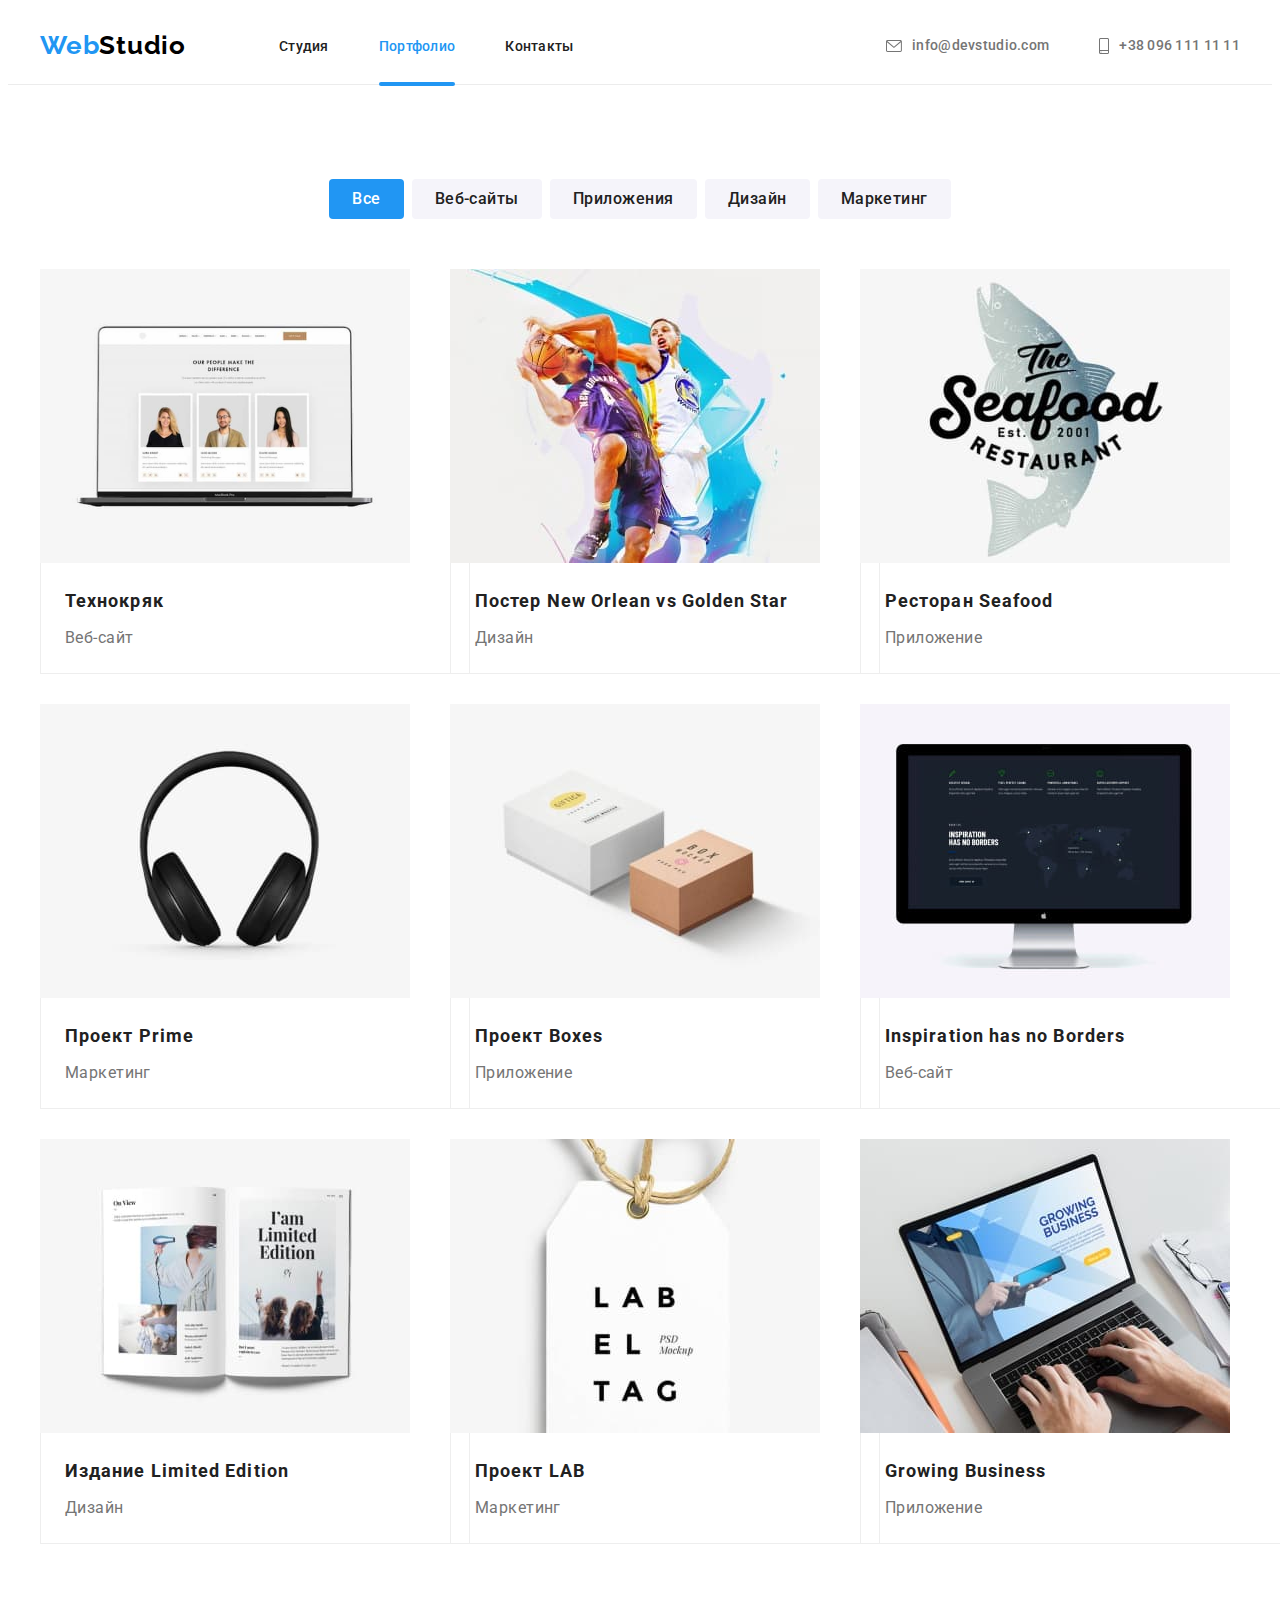
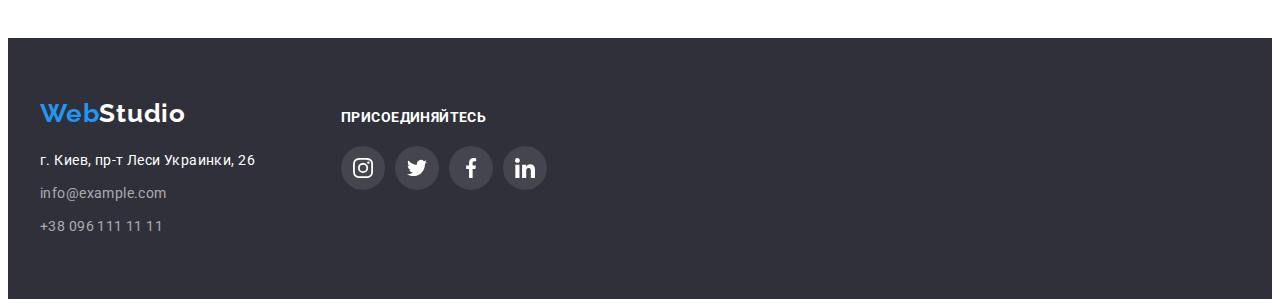
==== portfolio.html @ 09a85b2d "Transfers files from goit-markup-hw-05" ====
<!DOCTYPE html>
<html lang="ru">

<head>
  <meta charset="UTF-8" />
  <meta http-equiv="X-UA-Compatible" content="IE=edge" />
  <meta name="viewport" content="width=device-width, initial-scale=1.0" />
  <title>Portfolio</title>
  <link rel="preconnect" href="https://fonts.googleapis.com" />
  <link rel="preconnect" href="https://fonts.gstatic.com" crossorigin />
  <link href="https://fonts.googleapis.com/css2?family=Raleway:wght@700&family=Roboto:wght@400;500;700;900&display=swap"
    rel="stylesheet" />
  <link rel="stylesheet" href="https://cdnjs.cloudflare.com/ajax/libs/modern-normalize/1.1.0/modern-normalize.min.css"
    integrity="sha512-wpPYUAdjBVSE4KJnH1VR1HeZfpl1ub8YT/NKx4PuQ5NmX2tKuGu6U/JRp5y+Y8XG2tV+wKQpNHVUX03MfMFn9Q=="
    crossorigin="anonymous" referrerpolicy="no-referrer" />
  <link rel="stylesheet" href="./css/styles.css" />
</head>

<body class="body">
  <!-- Хедер -->
  <header class="header">
    <div class="container">
      <!-- Головна навігація -->
      <nav class="header-nav">
        <!-- Лого + Лінк "Головна сторінка" -->
        <a lang="en" href="./index.html" class="logo"><span class="logo-web">Web</span>Studio</a>

        <!-- Навігація -->
        <ul class="site-nav list">
          <li class="item"><a href="./index.html" class="link">Студия</a></li>
          <li class="item"><a href="./portfolio.html" class="link current">Портфолио</a></li>
          <li class="item"><a href="" class="link">Контакты</a></li>
        </ul>
      </nav>

      <!-- Контакти -->
      <ul class="contacts-nav list">
        <li class="item">
          <a href="mailto:info@devstudio.com" class="link header-mail">
            <svg class="icon">
              <use href="./images/sprite.svg#icon-envelope"></use>
            </svg>info@devstudio.com
          </a>
        </li>
        <li class="item">
          <a href="tel:+380961111111" class="link">
            <svg class="icon smartphone">
              <use href="./images/sprite.svg#icon-smartphone"></use>
            </svg>+38 096 111 11 11
          </a>
        </li>
      </ul>
    </div>
  </header>

  <!-- Мейн -->
  <main>
    <section class="section">
      <div class="container">
        <h1 class="visually-hidden">Примеры</h1>

        <!-- Фільтр -->
        <ul class="list filter">
          <li class="filter-item">
            <button type="button" class="filter-button current active">Все</button>
          </li>
          <li class="filter-item">
            <button type="button" class="filter-button active">Веб-сайты</button>
          </li>
          <li class="filter-item">
            <button type="button" class="filter-button active">Приложения</button>
          </li>
          <li class="filter-item">
            <button type="button" class="filter-button active">Дизайн</button>
          </li>
          <li class="filter-item">
            <button type="button" class="filter-button active">Маркетинг</button>
          </li>
        </ul>

        <!-- Картки робіт -->
        <ul class="list works">
          <li class="works-item">
            <a href="#" class="link">
              <div class="work-thumb">
                <img src="./images/img-port-1.jpg" alt="Ноутбук с открытой страницей сайта" width="370" />
                <div class="worck-overlay">
                  <p class="text-overlay">
                    Ресурс предлагает комплексные предложения с разным уровнем функционала и
                    сервисов. Все это позволит посетителю получить исчерпывающие сведения о
                    компании или частном лице.
                  </p>
                </div>
              </div>
              <div class="works-card-bottom">
                <h2 class="works-title">Технокряк</h2>
                <p class="works-text">Веб-сайт</p>
              </div>
            </a>
          </li>
          <li class="works-item">
            <a href="#" class="link">
              <div class="work-thumb">
                <img src="./images/img-port-2.jpg" alt="Два баскетболиста соревнуются за мяч" width="370" />
                <div class="worck-overlay">
                  <p class="text-overlay">
                    Ресурс предлагает комплексные предложения с разным уровнем функционала и
                    сервисов. Все это позволит посетителю получить исчерпывающие сведения о
                    компании или частном лице.
                  </p>
                </div>
              </div>
              <div class="works-card-bottom">
                <h2 class="works-title">
                  Постер <span lang="en"> New Orlean vs Golden Star </span>
                </h2>
                <p class="works-text">Дизайн</p>
              </div>
            </a>
          </li>
          <li class="works-item">
            <a href="#" class="link">
              <div class="work-thumb">
                <img src="./images/img-port-3.jpg" alt="Логотип ресторана" width="370" />
                <div class="worck-overlay">
                  <p class="text-overlay">
                    Ресурс предлагает комплексные предложения с разным уровнем функционала и
                    сервисов. Все это позволит посетителю получить исчерпывающие сведения о
                    компании или частном лице.
                  </p>
                </div>
              </div>
              <div class="works-card-bottom">
                <h2 class="works-title">Ресторан <span lang="en"> Seafood </span></h2>
                <p class="works-text">Приложение</p>
              </div>
            </a>
          </li>
          <li class="works-item">
            <a href="#" class="link">
              <div class="work-thumb">
                <img src="./images/img-port-4.jpg" alt="Наушники полноразмерные" width="370" />
                <div class="worck-overlay">
                  <p class="text-overlay">
                    Ресурс предлагает комплексные предложения с разным уровнем функционала и
                    сервисов. Все это позволит посетителю получить исчерпывающие сведения о
                    компании или частном лице.
                  </p>
                </div>
              </div>

              <div class="works-card-bottom">
                <h2 class="works-title">Проект <span lang="en"> Prime </span></h2>
                <p class="works-text">Маркетинг</p>
              </div>
            </a>
          </li>
          <li class="works-item">
            <a href="#" class="link">
              <div class="work-thumb">
                <img src="./images/img-port-5.jpg" alt="Две коробки" width="370" />
                <div class="worck-overlay">
                  <p class="text-overlay">
                    Ресурс предлагает комплексные предложения с разным уровнем функционала и
                    сервисов. Все это позволит посетителю получить исчерпывающие сведения о
                    компании или частном лице.
                  </p>
                </div>
              </div>

              <div class="works-card-bottom">
                <h2 class="works-title">Проект <span lang="en"> Boxes </span></h2>
                <p class="works-text">Приложение</p>
              </div>
            </a>
          </li>
          <li class="works-item">
            <a href="#" class="link">
              <div class="work-thumb">
                <img src="./images/img-port-6.jpg" alt="На мониторе выведена карта мира" width="370" />
                <div class="worck-overlay">
                  <p class="text-overlay">
                    Ресурс предлагает комплексные предложения с разным уровнем функционала и
                    сервисов. Все это позволит посетителю получить исчерпывающие сведения о
                    компании или частном лице.
                  </p>
                </div>
              </div>
              <div class="works-card-bottom">
                <h2 class="works-title" lang="en">Inspiration has no Borders</h2>
                <p class="works-text">Веб-сайт</p>
              </div>
            </a>
          </li>
          <li class="works-item">
            <a href="#" class="link">
              <div class="work-thumb">
                <img src="./images/img-port-7.jpg" alt="Открытый журнал" width="370" />
                <div class="worck-overlay">
                  <p class="text-overlay">
                    Ресурс предлагает комплексные предложения с разным уровнем функционала и
                    сервисов. Все это позволит посетителю получить исчерпывающие сведения о
                    компании или частном лице.
                  </p>
                </div>
              </div>
              <div class="works-card-bottom">
                <h2 class="works-title">Издание <span lang="en"> Limited Edition </span></h2>
                <p class="works-text">Дизайн</p>
              </div>
            </a>
          </li>
          <li class="works-item">
            <a href="#" class="link">
              <div class="work-thumb">
                <img src="./images/img-port-8.jpg" alt="Бирка с названием проекта" width="370" />
                <div class="worck-overlay">
                  <p class="text-overlay">
                    Ресурс предлагает комплексные предложения с разным уровнем функционала и
                    сервисов. Все это позволит посетителю получить исчерпывающие сведения о
                    компании или частном лице.
                  </p>
                </div>
              </div>

              <div class="works-card-bottom">
                <h2 class="works-title">Проект <span lang="en"> LAB </span></h2>
                <p class="works-text">Маркетинг</p>
              </div>
            </a>
          </li>
          <li class="works-item">
            <a href="#" class="link">
              <div class="work-thumb">
                <img src="./images/img-port-9.jpg" alt="Ноутбук с открытым приложением" width="370" />
                <div class="worck-overlay">
                  <p class="text-overlay">
                    Ресурс предлагает комплексные предложения с разным уровнем функционала и
                    сервисов. Все это позволит посетителю получить исчерпывающие сведения о
                    компании или частном лице.
                  </p>
                </div>
              </div>
              <div class="works-card-bottom">
                <h2 class="works-title" lang="en">Growing Business</h2>
                <p class="works-text">Приложение</p>
              </div>
            </a>
          </li>
        </ul>
      </div>
    </section>
  </main>

  <!-- Футер -->
  <footer class="footer">
    <div class="container">
      <div class="left">
        <!-- Лого + Лінк "Головна сторінка" -->
        <a lang="en" href="./index.html" class="logo"><span class="logo-web">Web</span><span
            class="logo-studio">Studio</span>
        </a>

        <!-- Контакти -->
        <address class="footer-address">
          <ul class="list">
            <li>
              <a href="https://goo.gl/maps/piqngm7oDQpEDh6u6" target="_blank" rel="noopener nofollow noreferrer"
                class="link footer-location">г. Киев, пр-т Леси Украинки, 26</a>
            </li>
            <li class="footer-contacts">
              <a href="mailto:info@example.com" class="link">info@example.com</a>
            </li>
            <li class="footer-contacts">
              <a href="tel:+380961111111" class="link">+38 096 111 11 11</a>
            </li>
          </ul>
        </address>
      </div>
      <div class="join">
        <h2 class="title">присоединяйтесь</h2>
        <ul class="list footer-social">
          <li class="item">
            <a href="" class="link">
              <svg class="icon" width="20" height="20">
                <use href="./images/sprite.svg#icon-instagram"></use>
              </svg>
            </a>
          </li>
          <li class="item">
            <a href="" class="link">
              <svg class="icon" width="20" height="20">
                <use href="./images/sprite.svg#icon-twitter"></use>
              </svg>
            </a>
          </li>
          <li class="item">
            <a href="" class="link">
              <svg class="icon" width="20" height="20">
                <use href="./images/sprite.svg#icon-facebook"></use>
              </svg>
            </a>
          </li>
          <li class="item">
            <a href="" class="link">
              <svg class="icon" width="20" height="20">
                <use href="./images/sprite.svg#icon-linkedin"></use>
              </svg>
            </a>
          </li>
        </ul>
      </div>
    </div>
  </footer>
</body>

</html>
---- css/styles.css ----
/* колір основного тексту       #212121 */
/* колір другорядного тексту    #757575 */
/* лого     чорний              #000000 
            синій               #2196F3 */

/* ховер синій                  #2196F3 */
/* сірий майл тел               rgba(255, 255, 255, 0.6) */
/* білий                        #FFFFFF */

/* фон основний             #FFFFFF */
/* фон другорядний          #F5F4FA */
/* фон герой та футер       #2F303A */

:root {
  --primary-text-color: #212121;
  --secondary-text-color: #757575;
  --accent-color: #2196f3;
  --logo-black-color: #000;
  --mail-tel-color: rgba(255, 255, 255, 0.6);
  --text-white-color: #ffffff;
  --primary-background-color: #ffffff;
  --secondary-background-color: #f5f4fa;
  --footer-background-color: #2f303a;
  --hero-background-color: #c4c4c4;
  --hero-img-overlay: rgba(47, 48, 58, 0.4);
  --button-hover-color: #188ce8;
  --filter-button-color: #f5f4fa;
  --header-border-color: #ececec;
  --works-cards-border-color: #eeeeee;
  --icon-primary-color: #afb1b8;
  --footer-link-bg-color: rgba(255, 255, 255, 0.1);
  --tran-dur-and-tim-fun: 250ms cubic-bezier(0.4, 0, 0.2, 1);
}

h1,
h2,
h3,
h4,
h5,
h6,
p {
  margin-top: 0;
  margin-bottom: 0;
}

ul,
ol {
  padding-left: 0;
  margin-top: 0;
  margin-bottom: 0;
}

.body {
  background-color: var(--primary-background-color);
  color: var(--primary-text-color);
  font-family: 'Roboto', 'Ubuntu', sans-serif;
  letter-spacing: 0.03em;
  font-size: 14px;
}

/* Прибирає нижній відступ в .img */
img {
  display: block;
  max-width: 100%;
  height: auto;
}

/* Списки */
.list {
  list-style: none;
}

.link {
  text-decoration: none;
  color: inherit;
}

/* Стилі секцій */
.section {
  padding-top: 94px;
  padding-bottom: 94px;
}

/*========================== Хедер =====================*/
.header {
  border-bottom: 1px solid var(--header-border-color);
}

.header .container {
  display: flex;
  align-items: center;
  height: 76px;
}

/* Лого */
.logo {
  color: var(--logo-black-color);
  text-decoration: none;
  font-family: 'Raleway', 'Ubuntu', sans-serif;
  font-weight: 700;
  font-size: 26px;
  line-height: 1.2;
  letter-spacing: 0.03em;
}

.logo-web {
  color: var(--accent-color);
}

.header-nav {
  display: flex;
  align-items: center;
  margin-right: auto;
}

.header .logo {
  margin-right: 93px;
}

/* Навігація */
.site-nav {
  display: flex;
}

.site-nav .item {
  padding-top: 32px;
}

.site-nav .item:not(:last-child) {
  margin-right: 50px;
}

.site-nav .link {
  font-weight: 500;
  line-height: 1.14;
  letter-spacing: 0.02em;
  color: var(--primary-text-color);

  transition: color var(--tran-dur-and-tim-fun);
}

.contacts-nav {
  display: flex;
}

.contacts-nav .item:not(:last-child) {
  margin-right: 50px;
}

.contacts-nav .link {
  display: flex;
  align-items: center;

  font-weight: 500;
  line-height: 1.14;
  letter-spacing: 0.02em;
  color: var(--secondary-text-color);

  transition: color var(--tran-dur-and-tim-fun);
}

.contacts-nav .icon {
  width: 16px;
  height: 12px;
  margin-right: 10px;
  fill: currentColor;
}

.contacts-nav .smartphone {
  width: 10px;
  height: 16px;
}

.header .link:hover,
.header .link:focus {
  color: var(--accent-color);
}

.site-nav .link.current {
  color: var(--accent-color);
}

.site-nav .link.current::after {
  content: "";
  
  display: block;
  width: 100%;
  height: 4px;
  border-radius: 2px;
  margin-top: 28px;

  background-color: var(--accent-color);
}

/*================================ Мейн ================*/

.container {
  width: 1200px;
  margin-left: auto;
  margin-right: auto;
  padding-left: 15px;
  padding-right: 15px;
}

/*================================= Герой ==============*/
.hero {
  max-width: 1600px;
  height: 600px;
  margin-left: auto;
  margin-right: auto;
  padding: 200px 0;
  background-color: var(--hero-background-color);
  background-image: linear-gradient(to top, rgba(47, 48, 58, 0.4), rgba(47, 48, 58, 0.4)),
    url(../images/hero-img.jpg);
  background-repeat: no-repeat;
  background-position: center;
  background-size: cover;
}

.hero .container {
  text-align: center;
}

.hero-title {
  width: 696px;
  margin-left: auto;
  margin-right: auto;
  margin-bottom: 30px;

  font-weight: 900;
  font-size: 44px;
  line-height: 1.36;
  text-align: center;
  letter-spacing: 0.06em;
  text-transform: uppercase;
  color: var(--text-white-color);
}

.hero-button {
  background-color: var(--accent-color);
  border: none;
  border-radius: 4px;
  padding: 10px 32px;
  min-width: 200px;
  border: 1px solid transparent;
  box-shadow: 0px 4px 4px rgba(0, 0, 0, 0.15);

  font-family: inherit;
  font-weight: 700;
  font-size: 16px;
  line-height: 1.88;
  display: inline-block;
  align-items: center;
  text-align: center;
  letter-spacing: 0.06em;
  color: var(--text-white-color);
  cursor: pointer;

  transition: background-color var(--tran-dur-and-tim-fun);
}

.hero-button:hover,
.hero-button:focus {
  background-color: var(--button-hover-color);
}

.hero-button:active {
  color: var(--accent-color);
  background-color: var(--primary-background-color);
  border-color: var(--accent-color);
}

.backdrop {
  position: fixed;
  top: 0;
  left: 0;
  z-index: 100;
  width: 100%;
  height: 100%;
  background-color: rgba(0, 0, 0, 0.2);

  transition: opacity var(--tran-dur-and-tim-fun), visibility var(--tran-dur-and-tim-fun);
}

.is-hidden {
  opacity: 0;
  pointer-events: none;
  visibility: hidden;
  /* visibility: hidden Блокує плавний перехід модального вікна у зворотньому напрямку */ 
}

.backdrop.is-hidden .modal {
  transform: translate(-50%, -50%) scale(0.8);
}

.modal {
  position: absolute;
  top: 50%;
  left: 50%;

  width: 528px;
  height: 581px;
  background-color: #fff;
  box-shadow: 0px 1px 3px rgba(0, 0, 0, 0.12), 0px 1px 1px rgba(0, 0, 0, 0.14), 0px 2px 1px rgba(0, 0, 0, 0.2);
  border-radius: 4px;
  transform: translate(-50%, -50%) scale(1);

  transition: transform var(--tran-dur-and-tim-fun), visibility var(--tran-dur-and-tim-fun);
}



.btn-modal-close {
  position: absolute;
  top: 8px;
  right: 8px;

  display: flex;
  align-items: center;
  justify-content: center;
  width: 30px;
  height: 30px;
  background-color: #FFFFFF;
  border: 1px solid rgba(0, 0, 0, 0.1);
  border-radius: 50%;
  cursor: pointer;
}

.modal-close-icon {
  fill: #000;

  transition: fill var(--tran-dur-and-tim-fun);
}

.btn-modal-close:hover .modal-close-icon,
.btn-modal-close:focus .modal-close-icon {
  fill: var(--accent-color);
}

/* ======================= Особливості =================== */
.features {
  padding-bottom: 47px;
}

/* Прихований заголовок */
.visually-hidden {
  position: absolute;
  width: 1px;
  height: 1px;
  margin: -1px;
  border: 0;
  padding: 0;
  white-space: nowrap;
  clip-path: inset(100%);
  clip: rect(0 0 0 0);
  overflow: hidden;
}

.features-list {
  display: flex;
  flex-wrap: wrap;
  gap: 30px;
}

.features-list .item {
  width: calc((100% - 90px) / 4);
}

.features-list .card {
  display: flex;
  align-items: center;
  justify-content: center;
  height: 120px;

  border-radius: 4px;
  margin-bottom: 30px;
  background: var(--secondary-background-color);
}

.features-list .icon {
  width: 70px;
  height: 70px;
}

/* Назва особливості */
.features-title {
  font-size: 14px;
  line-height: 1.14;
  text-transform: uppercase;
  margin-bottom: 10px;
}

/* Текст особливості */
.features-text {
  line-height: 1.71;
  color: var(--secondary-text-color);
}

/*====================== Чим займаємося ==================*/

.speciality {
  padding-top: 47px;
}

/* Заголовок */
.section-title {
  font-size: 36px;
  line-height: 1.17;
  text-align: center;
  margin-bottom: 50px;
}

.speciality .list {
  display: flex;
  flex-wrap: wrap;
  gap: 30px;
}

.speciality-item {
  position: relative;

}

.speciality-card-text {
  position: absolute;
  bottom: 0;

  width: 100%;
  height: 70px;
  padding: 27px 10px;
  background-color: rgba(47, 48, 58, 0.8);
  
  color: var(--text-white-color);
  font-weight: 700;
  text-align: center;
  text-transform: uppercase;
  
}

/* ===================== Наша команда ================*/

.team {
  background-color: var(--secondary-background-color);
  text-align: center;
}

.team-list {
  display: flex;
  flex-wrap: wrap;
  gap: 30px;
}

/* Картки працівників */
.team-item {
  background-color: var(--primary-background-color);
  box-shadow: 0px 1px 3px rgba(0, 0, 0, 0.12), 0px 1px 1px rgba(0, 0, 0, 0.14),
    0px 2px 1px rgba(0, 0, 0, 0.2);
  border-radius: 0px 0px 4px 4px;
}

.team-card-bottom {
  padding: 30px 32px;
}

/* Імена працівників */
.team-item-title {
  font-weight: 500;
  font-size: 16px;
  line-height: 1.17;
  text-align: center;
  margin-bottom: 10px;
}

/* Посада */
.team-text {
  color: var(--secondary-text-color);
  font-size: 16px;
  line-height: 1.17;
  margin-bottom: 16px;
}

.social-links {
  display: flex;
  flex-wrap: wrap;
  gap: 10px;
}

.social-links .link {
  display: flex;
  align-items: center;
  justify-content: center;
  width: 44px;
  height: 44px;
  border-radius: 50%;
  background-color: var(--primary-background-color);
  color: var(--icon-primary-color);

  transition: background-color var(--tran-dur-and-tim-fun), color var(--tran-dur-and-tim-fun);
}

.social-links .icon {
  fill: currentColor;
}

.social-links .link:hover,
.social-links .link:focus {
  background-color: var(--accent-color);
  color: var(--text-white-color);
}

/* ================= Постійні клієнти =================== */
.clients-list {
  display: flex;
  flex-wrap: wrap;
  gap: 30px;
}



.clients-list .link {
  display: inline-block;
  width: 170px;
  height: 92px;
  padding: 16px 32px;
  border: 1px solid var(--icon-primary-color);
  border-radius: 4px;
  color: var(--icon-primary-color);

  transition: color var(--tran-dur-and-tim-fun), border-color var(--tran-dur-and-tim-fun);
}

.clients-list .icon {
  fill: currentColor;
}

.clients-list .link:hover,
.clients-list .link:focus {
  color: var(--accent-color);
  border: 1px solid var(--accent-color);
}

/*====================== Футер =====================*/
.footer {
  background-color: var(--footer-background-color);
  padding-top: 60px;
  padding-bottom: 60px;
}

.footer .container {
  display: flex;
  align-items: baseline;
}

.footer .left {
  width: 231px;
  margin-right: 70px;
}

.footer .logo-studio {
  color: var(--text-white-color);
}

.footer-address {
  margin-top: 20px;
  line-height: 1.71;
  font-style: normal;
}

.footer-location {
  color: var(--text-white-color);
}

.footer-contacts {
  margin-top: 9px;
}

.footer-contacts .link {
  color: var(--mail-tel-color);

  transition: color var(--tran-dur-and-tim-fun);
}

.footer-contacts .link:hover,
.footer-contacts .link:focus {
  color: var(--accent-color);
}

.join .title {
  font-size: 14px;
  color: var(--text-white-color);
  line-height: 1.14;
  text-transform: uppercase;
  margin-bottom: 20px;
}

.footer-social {
  display: flex;
  flex-wrap: wrap;
  gap: 10px;
}

.footer-social .link {
  display: flex;
  align-items: center;
  justify-content: center;
  width: 44px;
  height: 44px;
  border-radius: 50%;
  background-color: var(--footer-link-bg-color);
  color: var(--text-white-color);

  transition: background-color var(--tran-dur-and-tim-fun);
}

.footer-social .icon {
  fill: currentColor;
}

.footer-social .link:hover,
.footer-social .link:focus {
  background-color: var(--accent-color);
}

/* ======================= Портфоліо ======================*/

/* ======================= Приклади =================*/
/* Фільтр */
.filter {
  display: flex;
  justify-content: center;
  gap: 8px;
  margin-bottom: 50px;
}

.filter-button {
  padding: 6px 22px;
  cursor: pointer;

  background: var(--filter-button-color);
  border: none;
  border-radius: 4px;
  border: 1px solid transparent;

  color: inherit;
  font-family: inherit;
  font-weight: 500;
  font-size: 16px;
  line-height: 1.62;
  text-align: center;
  letter-spacing: 0.03em;

  transition: color var(--tran-dur-and-tim-fun), background-color var(--tran-dur-and-tim-fun), box-shadow var(--tran-dur-and-tim-fun);
}

.filter-button:hover,
.filter-button:focus {
  background-color: var(--accent-color);
  color: var(--text-white-color);
  box-shadow: 0px 3px 1px rgba(0, 0, 0, 0.1), 0px 1px 2px rgba(0, 0, 0, 0.08),
    0px 2px 2px rgba(0, 0, 0, 0.12);
}

.filter-button.current {
  background-color: var(--accent-color);
  color: var(--text-white-color);
}

.filter-button:active {
  color: var(--accent-color);
  background-color: var(--primary-background-color);
  border-color: var(--accent-color);
}

/* Перелік робіт */
/* Картки */
.works {
  display: flex;
  flex-wrap: wrap;
  gap: 30px;
}

.works-item {
  width: calc((100% - 60px) / 3);

  transition: box-shadow var(--tran-dur-and-tim-fun);
}

.works-item:hover,
.works-item:focus-within {
  box-shadow: 0px 1px 1px rgba(0, 0, 0, 0.12), 0px 4px 4px rgba(0, 0, 0, 0.06),
    1px 4px 6px rgba(0, 0, 0, 0.16);
}


.work-thumb {
  position: relative;
  overflow: hidden;

}

.worck-overlay {
  position: absolute;
  top: 0;
  left: 0;

  width: 100%;
  height: 100%;
  background-color: rgba(33, 150, 243, 0.9);
  padding: 63px 24px;

  transform: translateY(100%);
  transition: transform var(--tran-dur-and-tim-fun);
}

.works-item:hover .worck-overlay,
.works-item:focus-within .worck-overlay {
  transform: translateY(0);
}

.text-overlay {
  font-family: 'Roboto';
  font-style: normal;
  font-weight: 400;
  font-size: 18px;
  line-height: 1.56;
  letter-spacing: 0.03em;

  color: #FFFFFF;
}

.works-card-bottom {
  border: 1px solid var(--works-cards-border-color);
  border-top: none;
  padding: 20px 24px;
  width: 100%;
}

.works-title {
  font-size: 18px;
  line-height: 2;
  letter-spacing: 0.06em;
  margin-bottom: 4px;
}

.works-text {
  font-size: 16px;
  line-height: 1.88;
  color: var(--secondary-text-color);
}
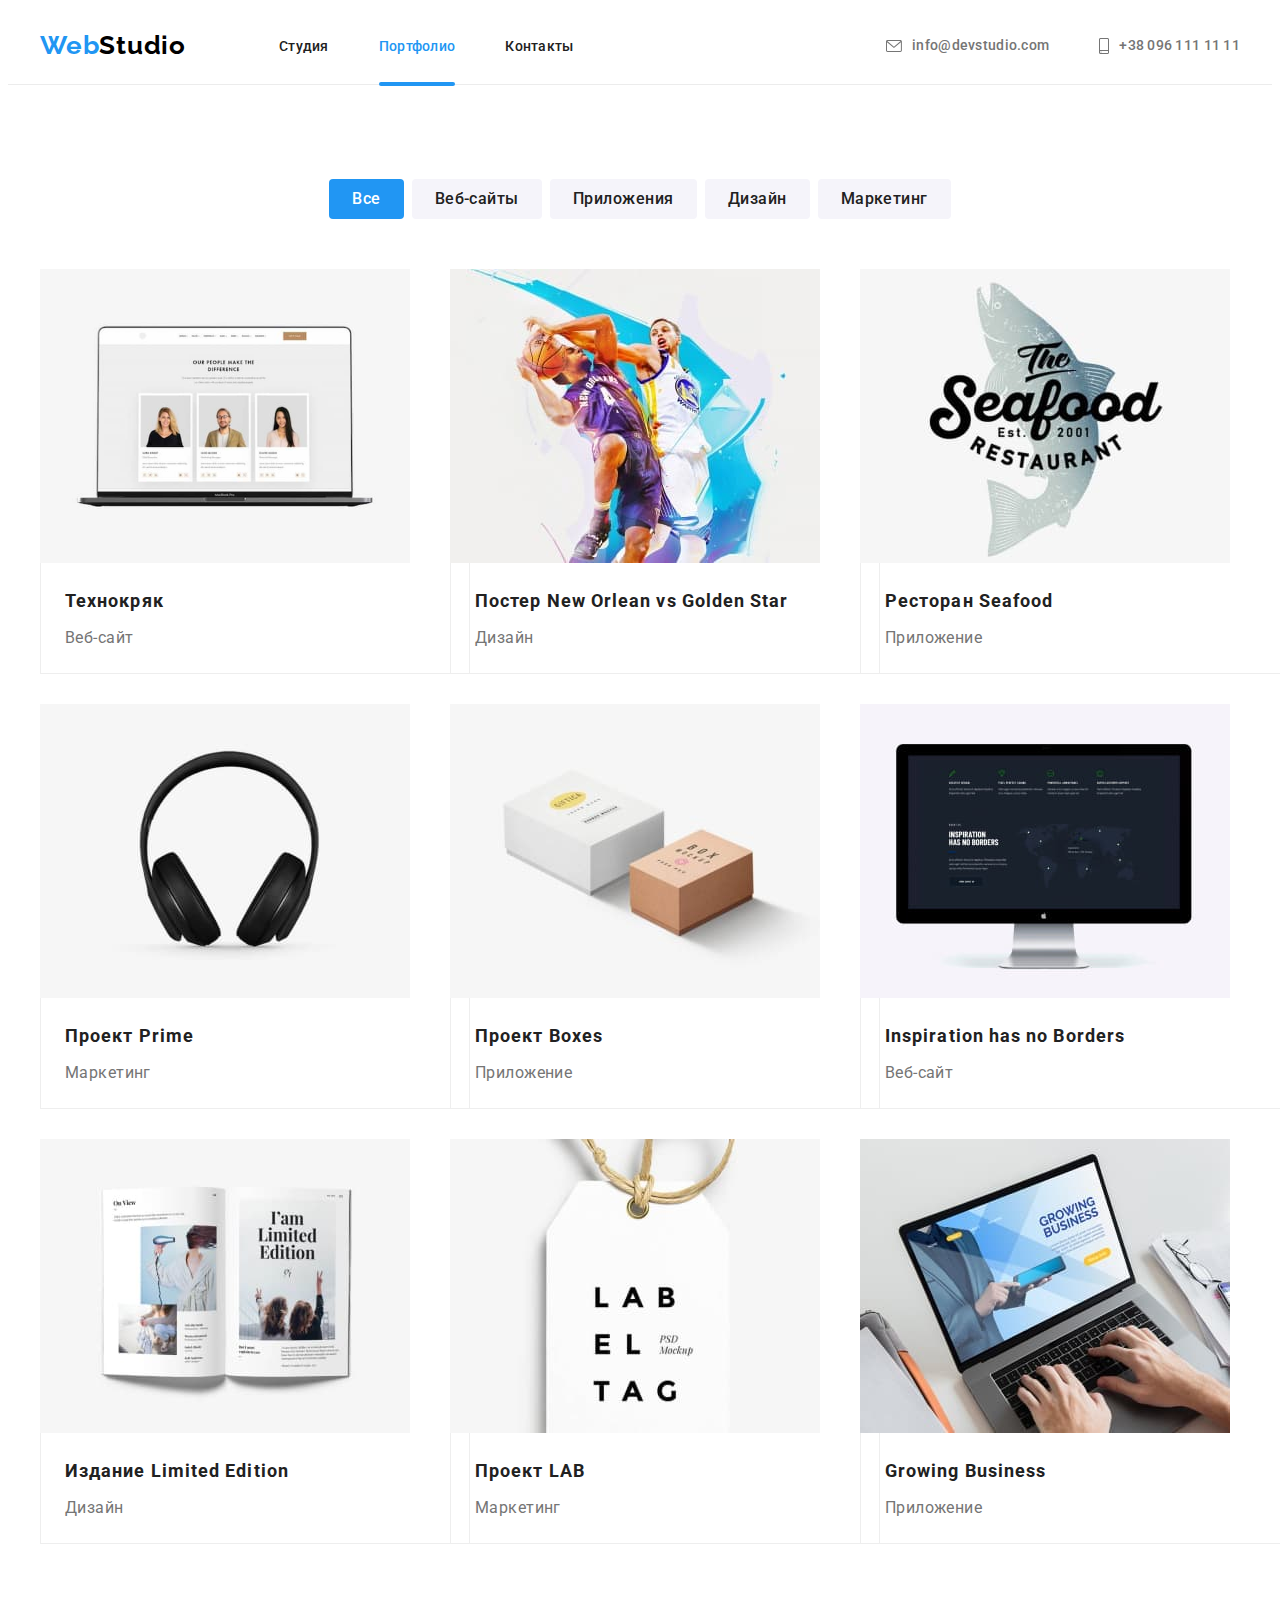
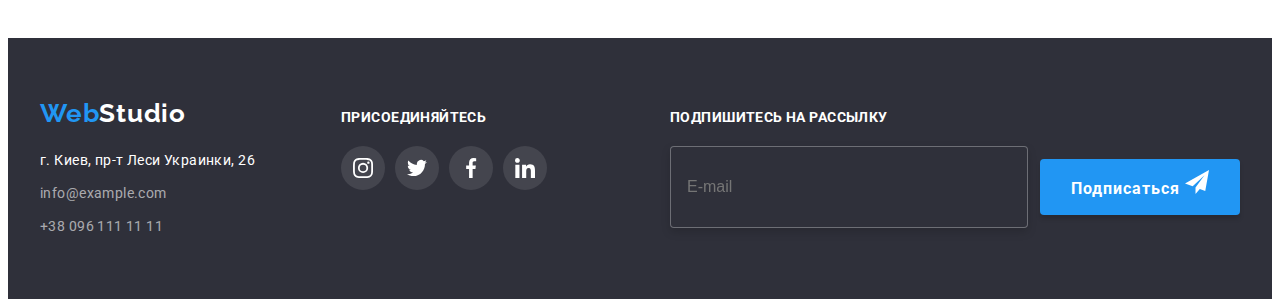
==== commit a46d4fab: "Adds .subscribe to footer on portfolio" ====
--- a/portfolio.html
+++ b/portfolio.html
@@ -253,65 +253,75 @@
   </main>
 
   <!-- Футер -->
-  <footer class="footer">
-    <div class="container">
-      <div class="left">
-        <!-- Лого + Лінк "Головна сторінка" -->
-        <a lang="en" href="./index.html" class="logo"><span class="logo-web">Web</span><span
-            class="logo-studio">Studio</span>
-        </a>
-
-        <!-- Контакти -->
-        <address class="footer-address">
-          <ul class="list">
-            <li>
-              <a href="https://goo.gl/maps/piqngm7oDQpEDh6u6" target="_blank" rel="noopener nofollow noreferrer"
-                class="link footer-location">г. Киев, пр-т Леси Украинки, 26</a>
+    <footer class="footer">
+      <div class="container">
+        <div class="left">
+          <!-- Лого + Лінк "Головна сторінка" -->
+          <a lang="en" href="./index.html" class="logo"><span class="logo-web">Web</span><span
+              class="logo-studio">Studio</span>
+          </a>
+    
+          <!-- Контакти -->
+          <address class="footer-address">
+            <ul class="list">
+              <li>
+                <a href="https://goo.gl/maps/piqngm7oDQpEDh6u6" target="_blank" rel="noopener nofollow noreferrer"
+                  class="link footer-location">г. Киев, пр-т Леси Украинки, 26</a>
+              </li>
+              <li class="footer-contacts">
+                <a href="mailto:info@example.com" class="link">info@example.com</a>
+              </li>
+              <li class="footer-contacts">
+                <a href="tel:+380961111111" class="link">+38 096 111 11 11</a>
+              </li>
+            </ul>
+          </address>
+        </div>
+        <div class="join">
+          <h2 class="title">присоединяйтесь</h2>
+          <ul class="list footer-social">
+            <li class="item">
+              <a href="" class="link">
+                <svg class="icon" width="20" height="20">
+                  <use href="./images/sprite.svg#icon-instagram"></use>
+                </svg>
+              </a>
             </li>
-            <li class="footer-contacts">
-              <a href="mailto:info@example.com" class="link">info@example.com</a>
+            <li class="item">
+              <a href="" class="link">
+                <svg class="icon" width="20" height="20">
+                  <use href="./images/sprite.svg#icon-twitter"></use>
+                </svg>
+              </a>
             </li>
-            <li class="footer-contacts">
-              <a href="tel:+380961111111" class="link">+38 096 111 11 11</a>
+            <li class="item">
+              <a href="" class="link">
+                <svg class="icon" width="20" height="20">
+                  <use href="./images/sprite.svg#icon-facebook"></use>
+                </svg>
+              </a>
+            </li>
+            <li class="item">
+              <a href="" class="link">
+                <svg class="icon" width="20" height="20">
+                  <use href="./images/sprite.svg#icon-linkedin"></use>
+                </svg>
+              </a>
             </li>
           </ul>
-        </address>
+        </div>
+        <div class="subscribe">
+          <h2 class="title">Подпишитесь на рассылку</h2>
+          <div class="botom">
+            <input type="email" name="email" placeholder="E-mail">
+            <button type="button" class="footer-button">Подписаться
+              <svg class="icon" width="24" height="24">
+                <use href="./images/sprite.svg#icon-send"></use>
+              </svg></button>
+          </div>
+        </div>
       </div>
-      <div class="join">
-        <h2 class="title">присоединяйтесь</h2>
-        <ul class="list footer-social">
-          <li class="item">
-            <a href="" class="link">
-              <svg class="icon" width="20" height="20">
-                <use href="./images/sprite.svg#icon-instagram"></use>
-              </svg>
-            </a>
-          </li>
-          <li class="item">
-            <a href="" class="link">
-              <svg class="icon" width="20" height="20">
-                <use href="./images/sprite.svg#icon-twitter"></use>
-              </svg>
-            </a>
-          </li>
-          <li class="item">
-            <a href="" class="link">
-              <svg class="icon" width="20" height="20">
-                <use href="./images/sprite.svg#icon-facebook"></use>
-              </svg>
-            </a>
-          </li>
-          <li class="item">
-            <a href="" class="link">
-              <svg class="icon" width="20" height="20">
-                <use href="./images/sprite.svg#icon-linkedin"></use>
-              </svg>
-            </a>
-          </li>
-        </ul>
-      </div>
-    </div>
-  </footer>
+    </footer>
 </body>
 
 </html>--- a/css/styles.css
+++ b/css/styles.css
@@ -236,9 +236,9 @@
   color: var(--text-white-color);
 }
 
-.hero-button {
+.hero-button,
+.footer-button {
   background-color: var(--accent-color);
-  border: none;
   border-radius: 4px;
   padding: 10px 32px;
   min-width: 200px;
@@ -249,7 +249,6 @@
   font-weight: 700;
   font-size: 16px;
   line-height: 1.88;
-  display: inline-block;
   align-items: center;
   text-align: center;
   letter-spacing: 0.06em;
@@ -260,11 +259,14 @@
 }
 
 .hero-button:hover,
-.hero-button:focus {
+.hero-button:focus,
+.footer-button:hover,
+.footer-button:focus {
   background-color: var(--button-hover-color);
 }
 
-.hero-button:active {
+.hero-button:active,
+.footer-button:active {
   color: var(--accent-color);
   background-color: var(--primary-background-color);
   border-color: var(--accent-color);
@@ -508,7 +510,7 @@
   color: var(--text-white-color);
 }
 
-/* ================= Постійні клієнти =================== */
+/* =================== Постійні клієнти =================== */
 .clients-list {
   display: flex;
   flex-wrap: wrap;
@@ -539,7 +541,7 @@
   border: 1px solid var(--accent-color);
 }
 
-/*====================== Футер =====================*/
+/*=========================== Футер ========================*/
 .footer {
   background-color: var(--footer-background-color);
   padding-top: 60px;
@@ -585,7 +587,12 @@
   color: var(--accent-color);
 }
 
-.join .title {
+.join {
+  margin-right: auto;
+}
+
+.join .title, 
+.subscribe .title {
   font-size: 14px;
   color: var(--text-white-color);
   line-height: 1.14;
@@ -620,6 +627,33 @@
 .footer-social .link:focus {
   background-color: var(--accent-color);
 }
+
+.subscribe .botom {
+  display: flex;
+  align-items: center;
+  width: 570px;
+}
+
+.subscribe input {
+  width: 358px;
+  height: 50px;
+  margin-right: 12px;
+  padding: 15px 16px;
+  border: 1px solid rgba(255, 255, 255, 0.3);
+  filter: drop-shadow(0px 4px 4px rgba(0, 0, 0, 0.15));
+  border-radius: 4px;
+  background-color: var(--footer-background-color);
+  
+  color: var(--mail-tel-color);
+  font-size: 16px;
+  line-height: 1.15;
+}
+
+.footer-button {
+  padding: 10px 28px;
+  fill: currentColor;
+}
+
 
 /* ======================= Портфоліо ======================*/
 
